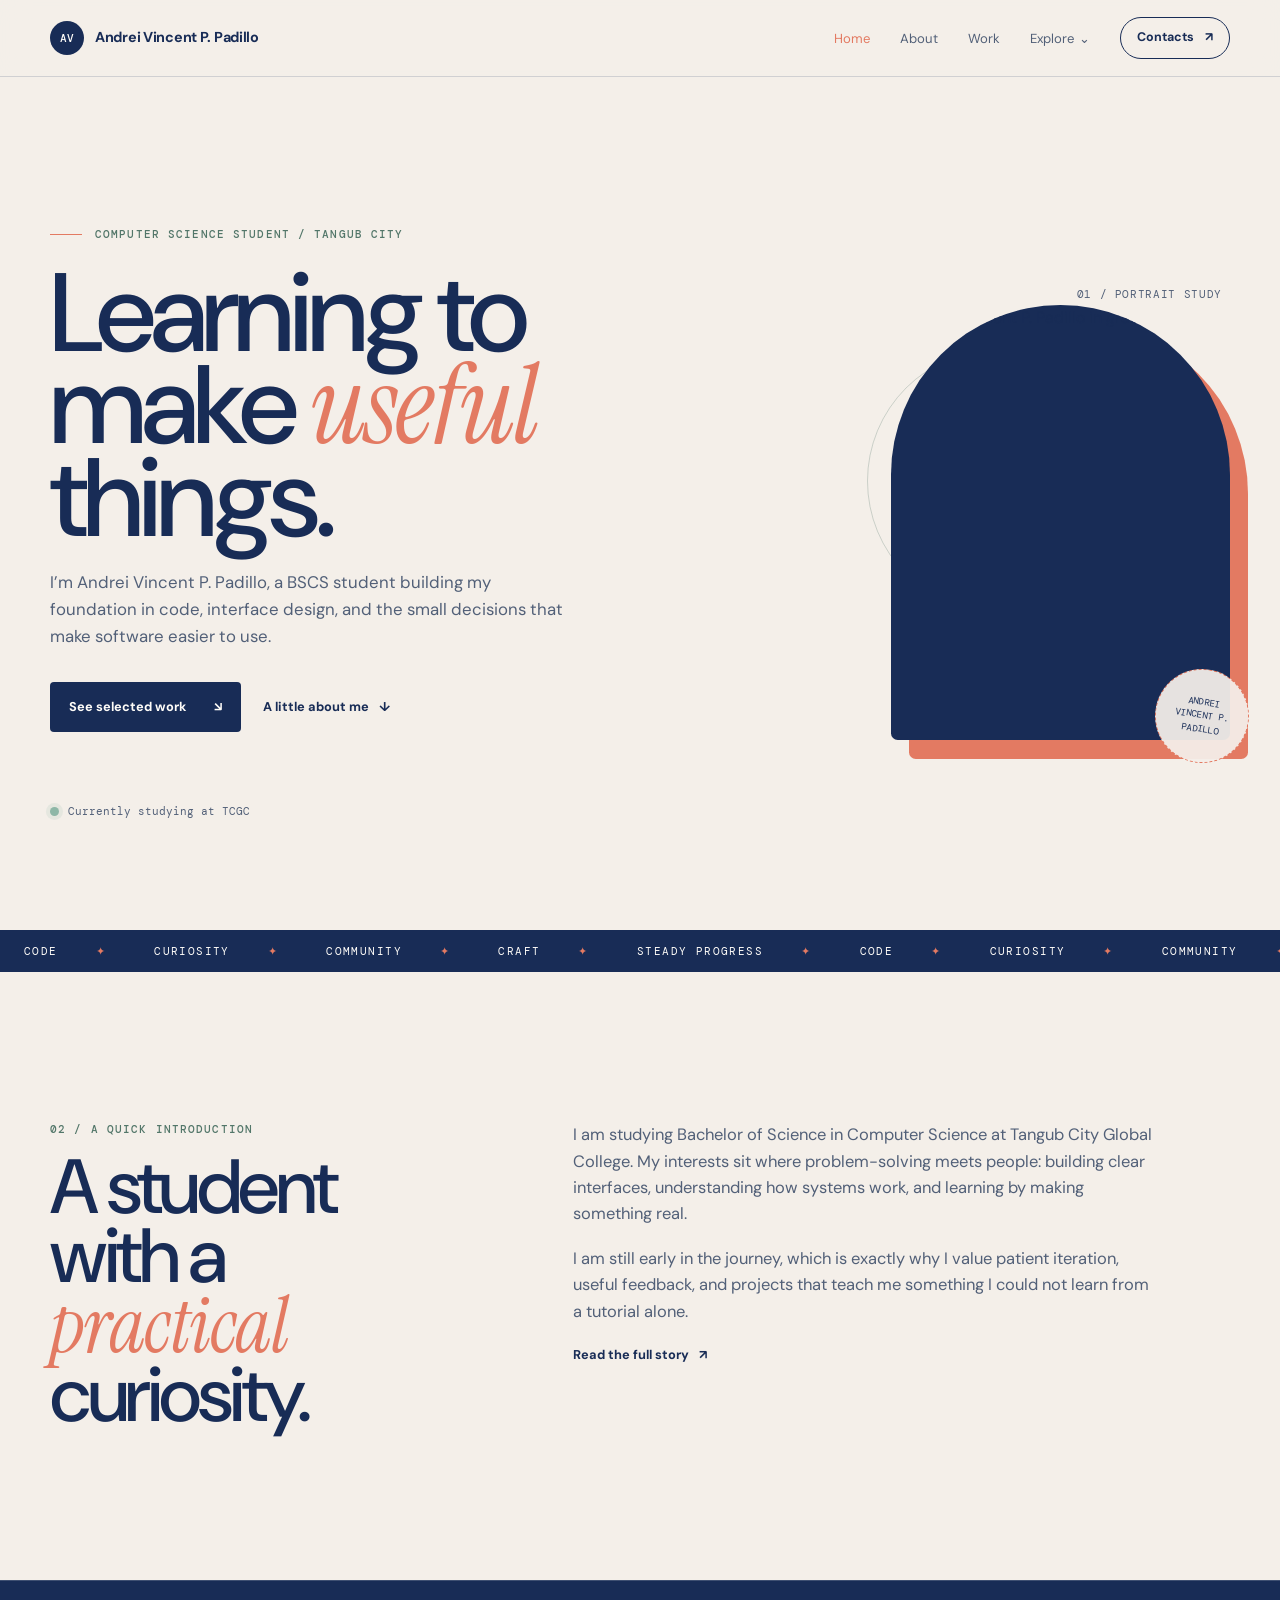
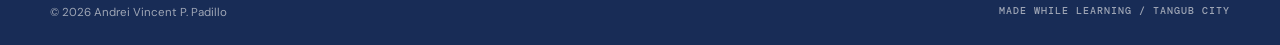
==== index.html @ 53d8b8b8 "Update index.html" ====
<!doctype html>
<html lang="en">
  <head>
    <meta charset="utf-8">
    <meta name="viewport" content="width=device-width, initial-scale=1">
    <title>Andrei Vincent P. Padillo — Portfolio</title>
    <meta name="description" content="The portfolio of Andrei Vincent P. Padillo, a computer science student learning to build useful digital experiences.">
    <link rel="icon" type="image/svg+xml" href="/favicon.svg">
    <link rel="stylesheet" href="style.css">
  </head>
  <body>
    <header class="site-header">
      <div class="nav-wrap">
        <a class="brand" href="index.html"><span class="brand-mark">AV</span><span>Andrei Vincent P. Padillo</span></a>
        <nav class="desktop-nav" aria-label="Primary navigation">
          <a class="nav-link" href="index.html" aria-current="page">Home</a>
          <a class="nav-link" href="about.html">About</a>
          <a class="nav-link" href="work.html">Work</a>
           <div class="dropdown">
             <button class="nav-link dropdown-toggle" id="dropdownBtn" type="button" aria-expanded="false" aria-controls="dropdownMenu">
               Explore <span class="dropdown-arrow" id="dropdownArrow" aria-hidden="true">⌄</span>
             </button>
             <ul class="dropdown-menu" id="dropdownMenu">
               <li><a href="about.html">About me <span aria-hidden="true">↗</span></a></li>
               <li><a href="work.html">Selected work <span aria-hidden="true">↗</span></a></li>
               <li><a href="contact.html">Get in touch <span aria-hidden="true">↗</span></a></li>
             </ul>
           </div>
          <a class="nav-contact" href="contact.html">Contacts<span aria-hidden="true">↗</span></a>
        </nav>
        <button class="mobile-toggle" type="button" data-menu-toggle aria-expanded="false" aria-label="Open navigation menu">☰</button>
      </div>
      <nav class="mobile-menu" data-mobile-menu aria-label="Mobile navigation">
         <a href="index.html">Home</a><a href="about.html">About</a><a href="work.html">Work</a>
         <div class="mobile-dropdown">
           <button class="mobile-dropdown-toggle" id="mobileDropdownBtn" type="button" aria-expanded="false" aria-controls="mobileDropdownMenu">
             Explore <span class="mobile-dropdown-arrow" id="mobileDropdownArrow" aria-hidden="true">⌄</span>
           </button>
           <ul class="mobile-dropdown-menu" id="mobileDropdownMenu">
             <li><a href="about.html">About me <span aria-hidden="true">↗</span></a></li>
             <li><a href="work.html">Selected work <span aria-hidden="true">↗</span></a></li>
             <li><a href="contact.html">Get in touch <span aria-hidden="true">↗</span></a></li>
           </ul>
         </div>
         <a href="contact.html">Contact</a>
      </nav>
    </header>

    <main>
      <section class="hero">
        <div class="container hero-grid">
          <div>
            <div class="eyebrow">Computer science student / Tangub City</div>
            <h1>Learning to make <em>useful</em> things.</h1>
            <p class="hero-intro">I’m Andrei Vincent P. Padillo, a BSCS student building my foundation in code, interface design, and the small decisions that make software easier to use.</p>
            <div class="hero-actions">
              <a class="button-solid" href="work.html">See selected work <span aria-hidden="true">↘</span></a>
              <a class="button-text" href="about.html">A little about me <span aria-hidden="true">↓</span></a>
            </div>
            <div class="hero-note"><span></span> Currently studying at TCGC</div>
          </div>
          <div class="portrait-stage">
            <div class="portrait-index">01 / PORTRAIT STUDY</div>
            <div class="hero-orbit" aria-hidden="true"></div>
            <div class="portrait-frame"><img src="https://raw.githubusercontent.com/FateMorningStar/fatemorningstar.github.io/refs/heads/main/GRADUATE_PICTURE_.jpg" alt="Andrei Vincent P. Padillo in graduation attire"></div>
            <div class="portrait-stamp">ANDREI<br>VINCENT P.<br>PADILLO</div>
          </div>
        </div>
      </section>

      <div class="ticker" aria-label="Areas of interest"><div class="ticker-track">
        <span class="ticker-item">code</span><span class="ticker-item">curiosity</span><span class="ticker-item">community</span><span class="ticker-item">craft</span><span class="ticker-item">steady progress</span>
        <span class="ticker-item">code</span><span class="ticker-item">curiosity</span><span class="ticker-item">community</span><span class="ticker-item">craft</span><span class="ticker-item">steady progress</span>
      </div></div>

      <section class="section-pad">
        <div class="container story-grid">
          <div><div class="mono-label">02 / A quick introduction</div><h2 class="section-title">A student with a <em>practical</em> curiosity.</h2></div>
          <div>
            <p class="section-copy">I am studying Bachelor of Science in Computer Science at Tangub City Global College. My interests sit where problem-solving meets people: building clear interfaces, understanding how systems work, and learning by making something real.</p>
            <p class="section-copy">I am still early in the journey, which is exactly why I value patient iteration, useful feedback, and projects that teach me something I could not learn from a tutorial alone.</p>
            <a class="button-text" href="about.html">Read the full story <span aria-hidden="true">↗</span></a>
          </div>
        </div>
      </section>
    </main>

    <footer class="footer"><div class="container footer-inner"><p>© <span data-year></span> Andrei Vincent P. Padillo</p><span class="mono-label">Made while learning / Tangub City</span></div></footer>
    <script src="script.js"></script>
  </body>
</html>
---- style.css ----
@import url('https://fonts.googleapis.com/css2?family=DM+Mono:wght@400;500&family=DM+Sans:wght@400;500;600;700&family=Instrument+Serif:ital@0;1&display=swap');

:root {
  --paper: #f4efe9;
  --paper-deep: #e9e2da;
  --ink: #182c56;
  --ink-soft: #526078;
  --coral: #e37a62;
  --sage: #8eb7a7;
  --line: rgba(24, 44, 86, 0.16);
  --white: #fffdf9;
  --display: 'Instrument Serif', Georgia, serif;
  --sans: 'DM Sans', Arial, sans-serif;
  --mono: 'DM Mono', monospace;
  --max: 1180px;
}

* { box-sizing: border-box; }
html { scroll-behavior: smooth; }
body {
  margin: 0;
  background: var(--paper);
  color: var(--ink);
  font-family: var(--sans);
  line-height: 1.6;
}
body.menu-open { overflow: hidden; }
img { display: block; max-width: 100%; }
a { color: inherit; }
button { font: inherit; }

.site-header {
  position: sticky;
  top: 0;
  z-index: 20;
  background: rgba(244, 239, 233, 0.92);
  border-bottom: 1px solid var(--line);
  backdrop-filter: blur(14px);
}
.nav-wrap {
  width: min(var(--max), calc(100% - 48px));
  min-height: 76px;
  margin: 0 auto;
  display: flex;
  align-items: center;
  justify-content: space-between;
  gap: 24px;
}
.brand {
  display: inline-flex;
  align-items: center;
  gap: 11px;
  color: var(--ink);
  font-size: 0.9rem;
  font-weight: 700;
  text-decoration: none;
  letter-spacing: -0.02em;
}
.brand-mark {
  display: grid;
  width: 34px;
  height: 34px;
  place-items: center;
  border-radius: 50%;
  background: var(--ink);
  color: var(--white);
  font: 500 0.7rem var(--mono);
}
.desktop-nav {
  display: flex;
  align-items: center;
  gap: 30px;
}
.dropdown { position: relative; }
.nav-link {
  color: var(--ink-soft);
  font-size: 0.82rem;
  text-decoration: none;
  transition: color 180ms ease;
}
.nav-link:hover, .nav-link[aria-current="page"] { color: var(--coral); }
.dropdown-toggle {
  display: inline-flex;
  align-items: center;
  gap: 5px;
  padding: 0;
  border: 0;
  background: transparent;
  cursor: pointer;
}
.dropdown-arrow, .mobile-dropdown-arrow {
  display: inline-block;
  transition: transform 180ms ease;
}
.dropdown-arrow.is-open, .mobile-dropdown-arrow.is-open { transform: rotate(180deg); }
.dropdown-menu {
  position: absolute;
  top: calc(100% + 16px);
  right: -14px;
  z-index: 30;
  display: none;
  min-width: 205px;
  margin: 0;
  padding: 7px;
  border: 1px solid var(--line);
  border-radius: 5px;
  background: var(--white);
  box-shadow: 0 14px 30px rgba(24, 44, 86, 0.12);
  list-style: none;
}
.dropdown-menu.show { display: block; }
.dropdown-menu li + li { border-top: 1px solid rgba(24, 44, 86, 0.09); }
.dropdown-menu a {
  display: flex;
  align-items: center;
  justify-content: space-between;
  gap: 20px;
  padding: 10px 11px;
  color: var(--ink);
  font-size: 0.76rem;
  text-decoration: none;
  transition: background 180ms ease, color 180ms ease;
}
.dropdown-menu a:hover {
  background: var(--paper-deep);
  color: var(--coral);
}
.nav-contact {
  display: inline-flex;
  align-items: center;
  gap: 11px;
  border: 1px solid var(--ink);
  border-radius: 999px;
  padding: 10px 16px;
  color: var(--ink);
  font-size: 0.78rem;
  font-weight: 700;
  text-decoration: none;
  transition: background 180ms ease, color 180ms ease, transform 180ms ease;
}
.nav-contact:hover {
  background: var(--ink);
  color: var(--white);
  transform: translateY(-2px);
}
.mobile-toggle { display: none; }
.mobile-menu { display: none; }

.container {
  width: min(var(--max), calc(100% - 48px));
  margin: 0 auto;
}
.hero {
  overflow: hidden;
  padding: clamp(80px, 12vw, 150px) 0 112px;
}
.hero-grid {
  display: grid;
  grid-template-columns: minmax(0, 1.05fr) minmax(330px, 0.95fr);
  align-items: center;
  gap: clamp(42px, 8vw, 130px);
}
.eyebrow, .mono-label {
  color: #527669;
  font: 500 0.7rem var(--mono);
  letter-spacing: 0.1em;
  text-transform: uppercase;
}
.eyebrow::before {
  content: '';
  display: inline-block;
  width: 32px;
  height: 1px;
  margin: 0 13px 3px 0;
  background: var(--coral);
}
h1, h2, h3, p { margin-top: 0; }
h1, h2, h3 {
  font-weight: 500;
  letter-spacing: -0.045em;
}
h1 {
  max-width: 670px;
  margin: 27px 0 24px;
  font-size: clamp(4.2rem, 8.7vw, 8.3rem);
  line-height: 0.83;
}
h1 em, h2 em, .contact-title em {
  color: var(--coral);
  font-family: var(--display);
  font-weight: 400;
  letter-spacing: -0.02em;
}
.hero-intro {
  max-width: 530px;
  margin-bottom: 32px;
  color: var(--ink-soft);
  font-size: 1.05rem;
}
.hero-actions {
  display: flex;
  align-items: center;
  flex-wrap: wrap;
  gap: 22px;
}
.button-solid {
  display: inline-flex;
  align-items: center;
  gap: 28px;
  border-radius: 4px;
  padding: 15px 19px;
  background: var(--ink);
  color: var(--white);
  font-size: 0.8rem;
  font-weight: 700;
  text-decoration: none;
  transition: background 180ms ease, transform 180ms ease;
}
.button-solid:hover { background: #294476; transform: translateY(-2px); }
.button-text {
  display: inline-flex;
  align-items: center;
  gap: 10px;
  color: var(--ink);
  font-size: 0.8rem;
  font-weight: 700;
  text-decoration: none;
}
.button-text:hover { color: var(--coral); }
.hero-note {
  display: flex;
  align-items: center;
  gap: 9px;
  margin-top: 72px;
  color: var(--ink-soft);
  font: 0.7rem var(--mono);
}
.hero-note span {
  width: 9px;
  height: 9px;
  border: 3px solid rgba(142, 183, 167, 0.35);
  border-radius: 50%;
  background: var(--sage);
  box-shadow: 0 0 0 4px rgba(142, 183, 167, 0.15);
}
.portrait-stage { position: relative; max-width: 450px; justify-self: end; }
.portrait-index {
  position: absolute;
  top: -18px;
  right: 8px;
  color: var(--ink-soft);
  font: 0.68rem var(--mono);
  letter-spacing: 0.06em;
}
.portrait-frame {
  position: relative;
  z-index: 1;
  width: min(100%, 395px);
  margin-left: auto;
  overflow: hidden;
  border-radius: 200px 200px 8px 8px;
  background: var(--ink);
  box-shadow: 18px 19px 0 var(--coral);
}
.portrait-frame img {
  width: 100%;
  aspect-ratio: 0.78;
  object-fit: cover;
}
.hero-orbit {
  position: absolute;
  top: 10%;
  left: -7%;
  width: 78%;
  aspect-ratio: 1;
  border: 1px solid rgba(82, 118, 105, 0.26);
  border-radius: 50%;
}
.portrait-stamp {
  position: absolute;
  right: -19px;
  bottom: -23px;
  z-index: 2;
  display: grid;
  width: 94px;
  height: 94px;
  place-content: center;
  border: 1px dashed var(--coral);
  border-radius: 50%;
  background: rgba(244, 239, 233, 0.94);
  color: var(--ink);
  font: 0.57rem/1.45 var(--mono);
  letter-spacing: 0.04em;
  text-align: center;
  transform: rotate(9deg);
}

.ticker {
  overflow: hidden;
  background: var(--ink);
  color: var(--white);
}
.ticker-track {
  display: flex;
  width: max-content;
  animation: ticker 28s linear infinite;
}
.ticker-item {
  display: inline-flex;
  align-items: center;
  gap: 38px;
  padding: 14px 24px;
  font: 0.68rem var(--mono);
  letter-spacing: 0.13em;
  text-transform: uppercase;
}
.ticker-item::after { content: '✦'; color: var(--coral); }
@keyframes ticker { to { transform: translateX(-50%); } }

.section-pad { padding: clamp(90px, 12vw, 150px) 0; }
.section-pad + .section-pad { border-top: 1px solid var(--line); }
.story-grid {
  display: grid;
  grid-template-columns: minmax(220px, 0.75fr) minmax(0, 1.25fr);
  gap: clamp(48px, 10vw, 150px);
}
.section-title {
  max-width: 500px;
  margin: 17px 0 0;
  font-size: clamp(3rem, 6vw, 5.8rem);
  line-height: 0.9;
}
.section-copy {
  max-width: 580px;
  color: var(--ink-soft);
  font-size: 1.03rem;
}
.section-copy + .section-copy { margin-top: 18px; }
.fact-grid {
  display: grid;
  grid-template-columns: repeat(3, 1fr);
  gap: 12px;
  margin-top: 38px;
}
.fact {
  border-top: 1px solid var(--line);
  padding-top: 13px;
}
.fact strong, .fact span { display: block; }
.fact strong { font-size: 0.8rem; }
.fact span { margin-top: 7px; color: var(--ink-soft); font-size: 0.75rem; }
.skills-block {
  display: grid;
  grid-template-columns: minmax(220px, 0.75fr) minmax(0, 1.25fr);
  gap: clamp(48px, 10vw, 150px);
  margin-top: 105px;
  padding-top: 35px;
  border-top: 1px solid var(--line);
}
.skills-block h3 { margin-bottom: 8px; font-size: 1.65rem; }
.skills-block p { max-width: 340px; color: var(--ink-soft); font-size: 0.9rem; }
.skill-list {
  display: flex;
  flex-wrap: wrap;
  align-content: flex-start;
  gap: 9px;
}
.skill {
  border: 1px solid var(--line);
  border-radius: 999px;
  padding: 9px 14px;
  color: var(--ink);
  font: 0.72rem var(--mono);
  transition: border-color 180ms ease, background 180ms ease;
}
.skill:hover { border-color: var(--coral); background: rgba(227, 122, 98, 0.1); }

.work-section { background: var(--paper-deep); }
.work-heading {
  display: flex;
  align-items: end;
  justify-content: space-between;
  gap: 36px;
  margin-bottom: 65px;
}
.work-heading p { max-width: 360px; margin: 0; color: var(--ink-soft); }
.project-feature {
  display: grid;
  grid-template-columns: minmax(240px, 0.65fr) minmax(0, 1.35fr);
  gap: clamp(42px, 8vw, 115px);
  align-items: center;
}
.project-meta { color: var(--coral); font: 0.7rem var(--mono); text-transform: uppercase; }
.project-title { margin: 14px 0 17px; font-size: clamp(2.7rem, 5vw, 5.2rem); line-height: 0.9; }
.project-copy { max-width: 370px; color: var(--ink-soft); }
.project-tags { display: flex; flex-wrap: wrap; gap: 8px; margin-top: 28px; }
.project-tag {
  border-radius: 999px;
  padding: 7px 10px;
  background: rgba(24, 44, 86, 0.08);
  font: 0.64rem var(--mono);
}
.project-gallery {
  display: grid;
  grid-template-columns: 1.1fr 0.9fr;
  grid-template-rows: repeat(2, 1fr);
  gap: 10px;
  min-height: 500px;
}
.gallery-btn {
  position: relative;
  overflow: hidden;
  min-height: 220px;
  padding: 0;
  border: 0;
  background: var(--ink);
  cursor: zoom-in;
}
.gallery-btn:first-child { grid-row: span 2; }
.gallery-btn img, .highlight-card img {
  width: 100%;
  height: 100%;
  object-fit: cover;
  transition: transform 450ms ease, filter 450ms ease;
}
.gallery-btn:hover img, .highlight-card:hover img { transform: scale(1.04); filter: saturate(1.1); }
.gallery-label {
  position: absolute;
  bottom: 12px;
  left: 12px;
  padding: 6px 9px;
  background: rgba(255, 253, 249, 0.92);
  color: var(--ink);
  font: 0.65rem var(--mono);
}
.highlights { margin-top: 120px; }
.highlights-heading { margin-bottom: 27px; }
.highlights-heading h3 { margin-bottom: 6px; font-size: 1.75rem; }
.highlights-heading p { max-width: 420px; margin: 0; color: var(--ink-soft); }
.highlight-grid {
  display: grid;
  grid-template-columns: repeat(4, 1fr);
  gap: 10px;
}
.highlight-card {
  position: relative;
  height: 310px;
  overflow: hidden;
  padding: 0;
  border: 0;
  background: var(--ink);
  cursor: zoom-in;
}
.highlight-card:nth-child(2) { margin-top: 35px; }
.highlight-card:nth-child(3) { margin-top: 70px; }
.highlight-card:nth-child(4) { margin-top: 105px; }
.highlight-caption {
  position: absolute;
  right: 0;
  bottom: 0;
  left: 0;
  display: grid;
  gap: 3px;
  padding: 28px 14px 13px;
  background: linear-gradient(transparent, rgba(24, 44, 86, 0.88));
  color: var(--white);
  text-align: left;
}
.highlight-caption strong { font-size: 0.85rem; }
.highlight-caption span { color: rgba(255, 253, 249, 0.72); font: 0.6rem var(--mono); }

.contact-section { background: var(--ink); color: var(--white); }
.contact-grid {
  display: grid;
  grid-template-columns: minmax(0, 1fr) minmax(300px, 0.9fr);
  align-items: start;
  gap: clamp(48px, 11vw, 180px);
}
.contact-section .mono-label { color: var(--sage); }
.contact-title { max-width: 600px; margin: 20px 0 22px; font-size: clamp(3.5rem, 7.5vw, 7.2rem); line-height: 0.84; }
.contact-copy { max-width: 430px; color: rgba(255, 253, 249, 0.68); }
.contact-list { margin: 0; padding: 0; list-style: none; }
.contact-list li { border-top: 1px solid rgba(255, 253, 249, 0.2); }
.contact-list li:last-child { border-bottom: 1px solid rgba(255, 253, 249, 0.2); }
.contact-list a {
  display: flex;
  align-items: center;
  justify-content: space-between;
  gap: 18px;
  padding: 19px 0;
  color: var(--white);
  text-decoration: none;
  transition: color 180ms ease, padding 180ms ease;
}
.contact-list a:hover { padding-left: 10px; color: var(--coral); }
.contact-name { display: block; font-weight: 700; }
.contact-handle { display: block; margin-top: 3px; color: rgba(255, 253, 249, 0.57); font: 0.68rem var(--mono); }
.footer { padding: 23px 0; background: var(--ink); color: rgba(255, 253, 249, 0.58); border-top: 1px solid rgba(255, 253, 249, 0.17); }
.footer-inner { display: flex; justify-content: space-between; gap: 18px; }
.footer p { margin: 0; font-size: 0.72rem; }
.footer .mono-label { color: inherit; font-size: 0.62rem; }

.lightbox {
  position: fixed;
  inset: 0;
  z-index: 50;
  display: grid;
  place-items: center;
  padding: 30px;
  background: rgba(17, 27, 49, 0.88);
}
.lightbox[hidden] { display: none; }
.lightbox-inner { position: relative; max-width: min(920px, 100%); }
.lightbox img { max-height: 78vh; width: auto; margin: 0 auto; object-fit: contain; }
.lightbox-close {
  position: absolute;
  top: -44px;
  right: 0;
  width: 34px;
  height: 34px;
  border: 1px solid rgba(255,255,255,0.55);
  border-radius: 50%;
  background: transparent;
  color: var(--white);
  cursor: pointer;
}
.lightbox-caption { margin-top: 12px; color: rgba(255,255,255,0.7); font: 0.68rem var(--mono); text-align: center; }

@media (max-width: 850px) {
  .desktop-nav { display: none; }
  .mobile-toggle {
    display: grid;
    width: 38px;
    height: 38px;
    place-items: center;
    border: 1px solid var(--line);
    border-radius: 50%;
    background: transparent;
    color: var(--ink);
    cursor: pointer;
  }
  .mobile-menu {
    display: grid;
    position: absolute;
    top: 76px;
    right: 0;
    left: 0;
    max-height: 0;
    overflow: hidden;
    padding: 0 24px;
    background: var(--paper);
    transition: max-height 220ms ease, padding 220ms ease;
  }
  .mobile-menu.is-open { max-height: 460px; padding: 12px 24px 22px; border-bottom: 1px solid var(--line); }
  .mobile-menu a { padding: 10px 0; color: var(--ink); font-weight: 700; text-decoration: none; }
  .mobile-dropdown { display: grid; }
  .mobile-dropdown-toggle {
    display: flex;
    align-items: center;
    justify-content: space-between;
    width: 100%;
    padding: 10px 0;
    border: 0;
    background: transparent;
    color: var(--ink);
    font-weight: 700;
    text-align: left;
    cursor: pointer;
  }
  .mobile-dropdown-menu {
    display: none;
    margin: 0;
    padding: 0 0 5px 14px;
    list-style: none;
  }
  .mobile-dropdown-menu.show { display: block; }
  .mobile-dropdown-menu a {
    display: flex;
    align-items: center;
    justify-content: space-between;
    padding: 7px 0;
    color: var(--ink-soft);
    font-size: 0.82rem;
    font-weight: 500;
  }
  .hero-grid, .story-grid, .skills-block, .project-feature, .contact-grid { grid-template-columns: 1fr; }
  .portrait-stage { width: min(100%, 400px); margin: 30px auto 0; justify-self: center; }
  .hero { padding-top: 90px; }
  .skills-block { gap: 25px; }
  .project-feature { gap: 45px; }
  .work-heading { display: block; }
  .work-heading p { margin-top: 25px; }
  .highlight-grid { grid-template-columns: repeat(2, 1fr); }
  .highlight-card, .highlight-card:nth-child(n) { margin-top: 0; }
}

@media (max-width: 560px) {
  .nav-wrap, .container { width: min(100% - 32px, var(--max)); }
  .hero { padding: 76px 0 92px; }
  h1 { font-size: clamp(3.7rem, 19vw, 5.8rem); }
  .hero-intro { font-size: 0.96rem; }
  .hero-note { margin-top: 52px; font-size: 0.62rem; }
  .fact-grid { grid-template-columns: 1fr; gap: 20px; }
  .project-gallery { min-height: 410px; }
  .gallery-btn { min-height: 150px; }
  .highlight-grid { grid-template-columns: 1fr 1fr; }
  .highlight-card { height: 225px; }
  .contact-title { font-size: clamp(3.5rem, 18vw, 5.4rem); }
  .footer-inner { display: grid; }
}

@media (prefers-reduced-motion: reduce) {
  *, *::before, *::after { scroll-behavior: auto !important; animation: none !important; transition-duration: 0.01ms !important; }
}
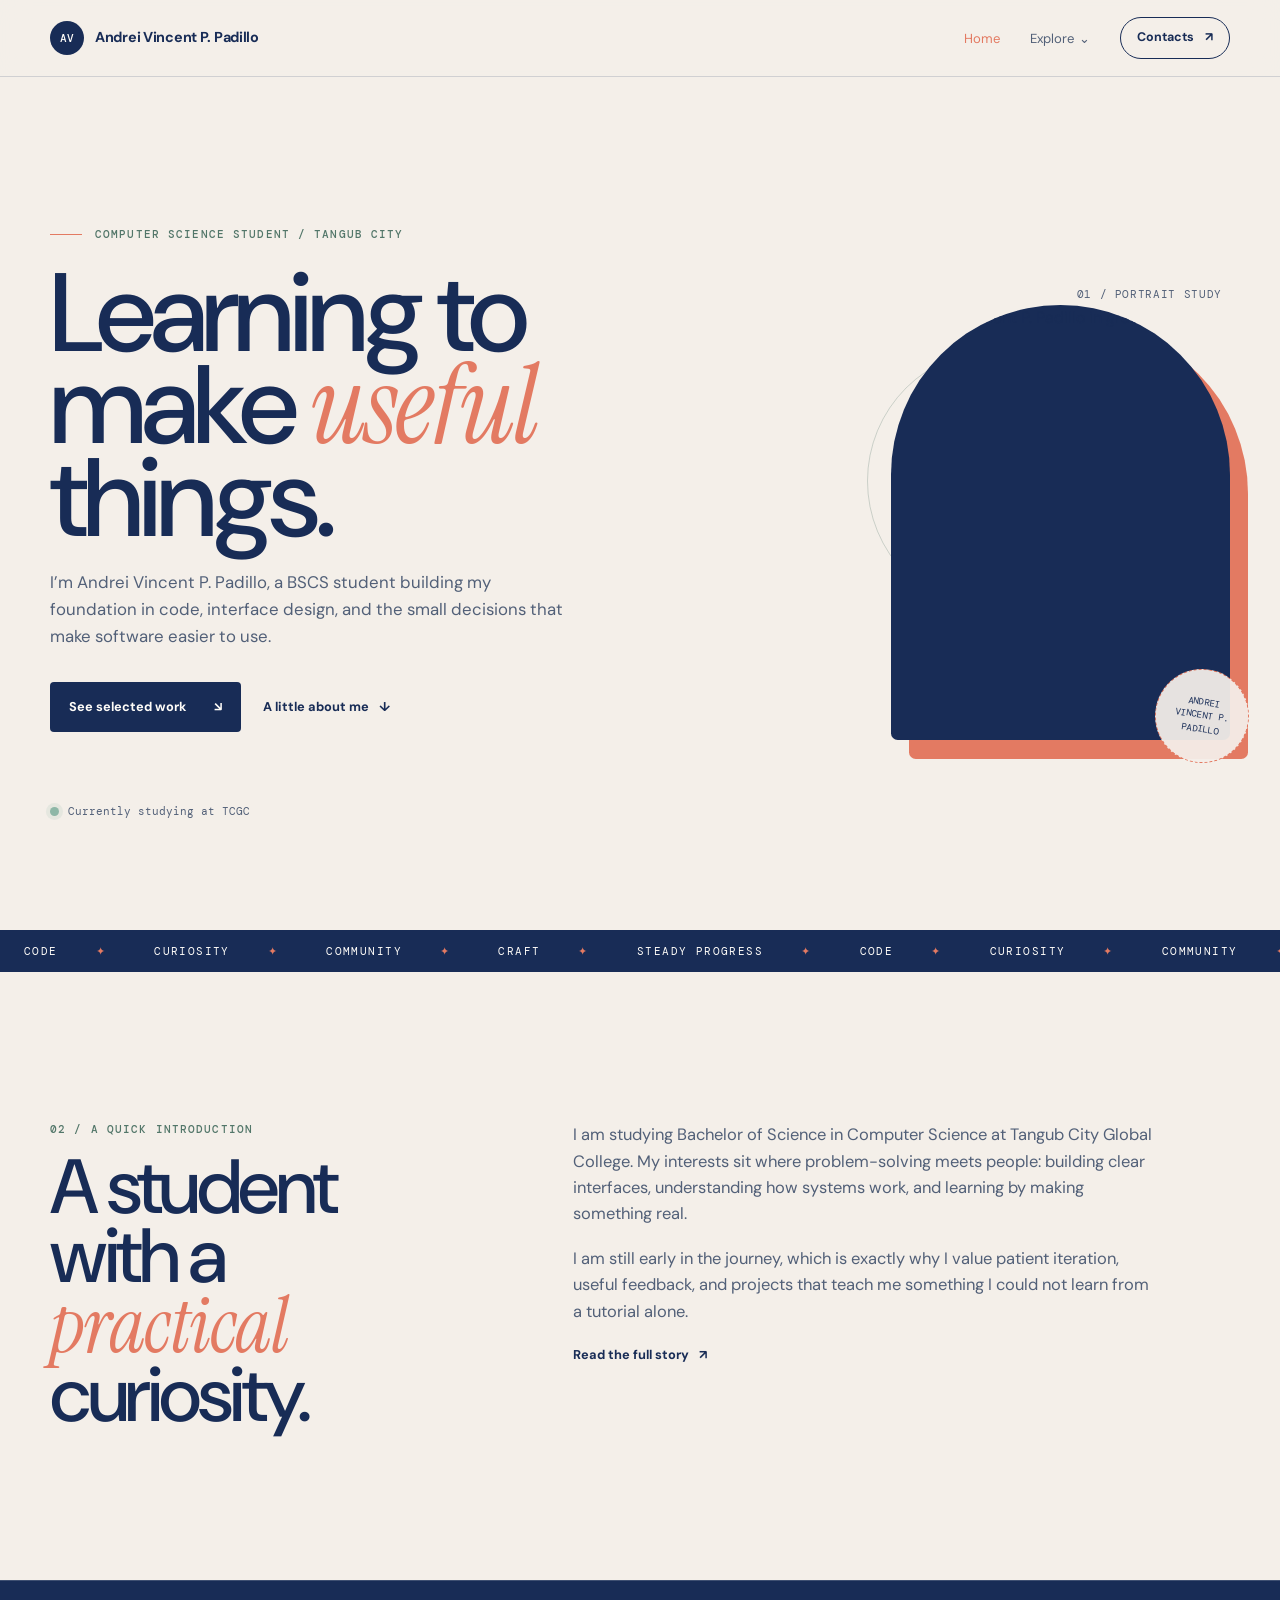
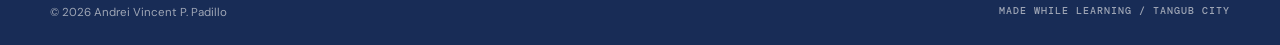
==== commit 6588b46c: "Update index.html" ====
--- a/index.html
+++ b/index.html
@@ -14,16 +14,14 @@
         <a class="brand" href="index.html"><span class="brand-mark">AV</span><span>Andrei Vincent P. Padillo</span></a>
         <nav class="desktop-nav" aria-label="Primary navigation">
           <a class="nav-link" href="index.html" aria-current="page">Home</a>
-          <a class="nav-link" href="about.html">About</a>
-          <a class="nav-link" href="work.html">Work</a>
            <div class="dropdown">
              <button class="nav-link dropdown-toggle" id="dropdownBtn" type="button" aria-expanded="false" aria-controls="dropdownMenu">
                Explore <span class="dropdown-arrow" id="dropdownArrow" aria-hidden="true">⌄</span>
              </button>
              <ul class="dropdown-menu" id="dropdownMenu">
-               <li><a href="about.html">About me <span aria-hidden="true">↗</span></a></li>
-               <li><a href="work.html">Selected work <span aria-hidden="true">↗</span></a></li>
-               <li><a href="contact.html">Get in touch <span aria-hidden="true">↗</span></a></li>
+               <li><a href="about.html">About <span aria-hidden="true">↗</span></a></li>
+               <li><a href="work.html">Work <span aria-hidden="true">↗</span></a></li>
+               <li><a href="contact.html">Contacts <span aria-hidden="true">↗</span></a></li>
              </ul>
            </div>
           <a class="nav-contact" href="contact.html">Contacts<span aria-hidden="true">↗</span></a>
@@ -31,15 +29,15 @@
         <button class="mobile-toggle" type="button" data-menu-toggle aria-expanded="false" aria-label="Open navigation menu">☰</button>
       </div>
       <nav class="mobile-menu" data-mobile-menu aria-label="Mobile navigation">
-         <a href="index.html">Home</a><a href="about.html">About</a><a href="work.html">Work</a>
+        <a href="index.html">Home</a>
          <div class="mobile-dropdown">
            <button class="mobile-dropdown-toggle" id="mobileDropdownBtn" type="button" aria-expanded="false" aria-controls="mobileDropdownMenu">
              Explore <span class="mobile-dropdown-arrow" id="mobileDropdownArrow" aria-hidden="true">⌄</span>
            </button>
            <ul class="mobile-dropdown-menu" id="mobileDropdownMenu">
-             <li><a href="about.html">About me <span aria-hidden="true">↗</span></a></li>
-             <li><a href="work.html">Selected work <span aria-hidden="true">↗</span></a></li>
-             <li><a href="contact.html">Get in touch <span aria-hidden="true">↗</span></a></li>
+             <li><a href="about.html">About <span aria-hidden="true">↗</span></a></li>
+             <li><a href="work.html">Work <span aria-hidden="true">↗</span></a></li>
+             <li><a href="contact.html">Contacts <span aria-hidden="true">↗</span></a></li>
            </ul>
          </div>
          <a href="contact.html">Contact</a>
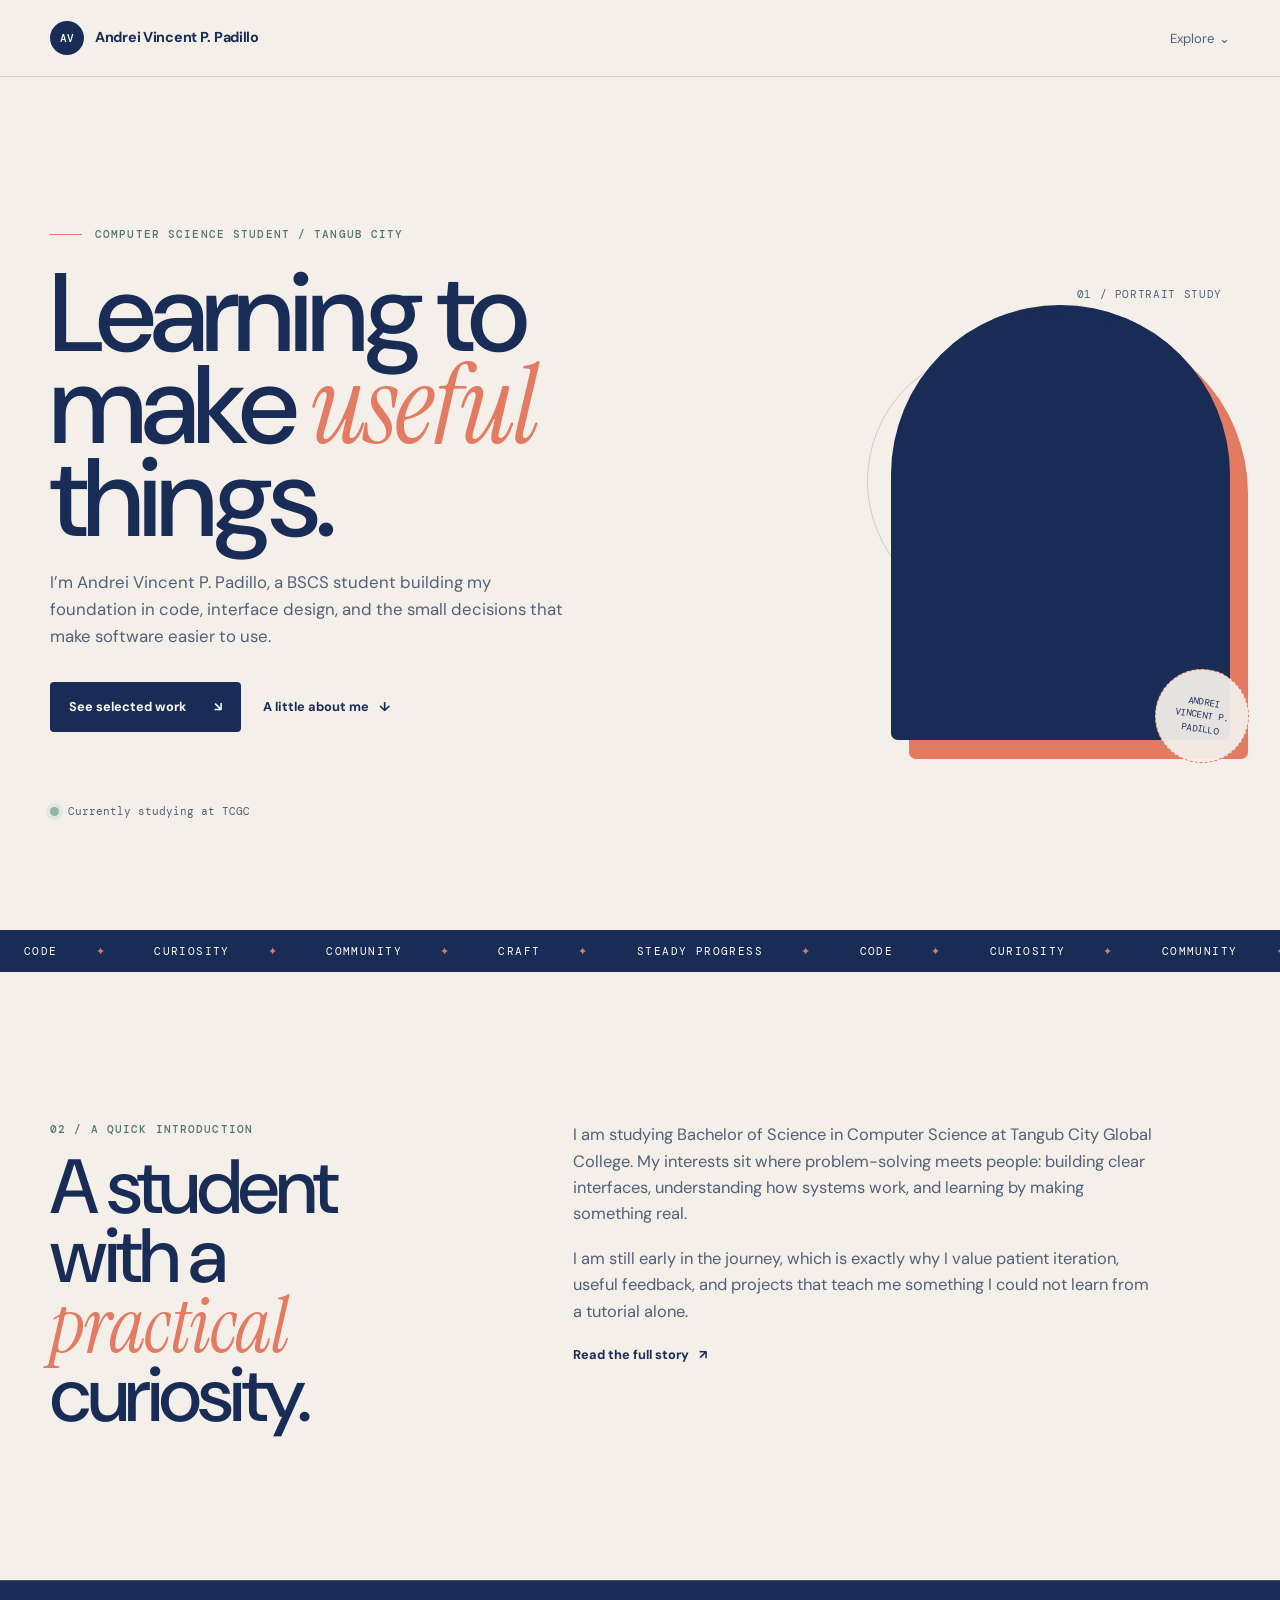
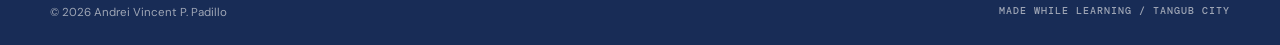
==== commit 017f4f9c: "Update index.html" ====
--- a/index.html
+++ b/index.html
@@ -13,34 +13,33 @@
       <div class="nav-wrap">
         <a class="brand" href="index.html"><span class="brand-mark">AV</span><span>Andrei Vincent P. Padillo</span></a>
         <nav class="desktop-nav" aria-label="Primary navigation">
-          <a class="nav-link" href="index.html" aria-current="page">Home</a>
            <div class="dropdown">
              <button class="nav-link dropdown-toggle" id="dropdownBtn" type="button" aria-expanded="false" aria-controls="dropdownMenu">
                Explore <span class="dropdown-arrow" id="dropdownArrow" aria-hidden="true">⌄</span>
              </button>
              <ul class="dropdown-menu" id="dropdownMenu">
+               <li><a href="index.html">Home <span aria-hidden="true">↗</span></a></li>
                <li><a href="about.html">About <span aria-hidden="true">↗</span></a></li>
                <li><a href="work.html">Work <span aria-hidden="true">↗</span></a></li>
                <li><a href="contact.html">Contacts <span aria-hidden="true">↗</span></a></li>
              </ul>
+             </ul>
            </div>
-          <a class="nav-contact" href="contact.html">Contacts<span aria-hidden="true">↗</span></a>
         </nav>
         <button class="mobile-toggle" type="button" data-menu-toggle aria-expanded="false" aria-label="Open navigation menu">☰</button>
       </div>
       <nav class="mobile-menu" data-mobile-menu aria-label="Mobile navigation">
-        <a href="index.html">Home</a>
          <div class="mobile-dropdown">
            <button class="mobile-dropdown-toggle" id="mobileDropdownBtn" type="button" aria-expanded="false" aria-controls="mobileDropdownMenu">
              Explore <span class="mobile-dropdown-arrow" id="mobileDropdownArrow" aria-hidden="true">⌄</span>
            </button>
            <ul class="mobile-dropdown-menu" id="mobileDropdownMenu">
+             <li><a href="index.html">Home <span aria-hidden="true">↗</span></a></li>
              <li><a href="about.html">About <span aria-hidden="true">↗</span></a></li>
              <li><a href="work.html">Work <span aria-hidden="true">↗</span></a></li>
              <li><a href="contact.html">Contacts <span aria-hidden="true">↗</span></a></li>
            </ul>
          </div>
-         <a href="contact.html">Contact</a>
       </nav>
     </header>
 
